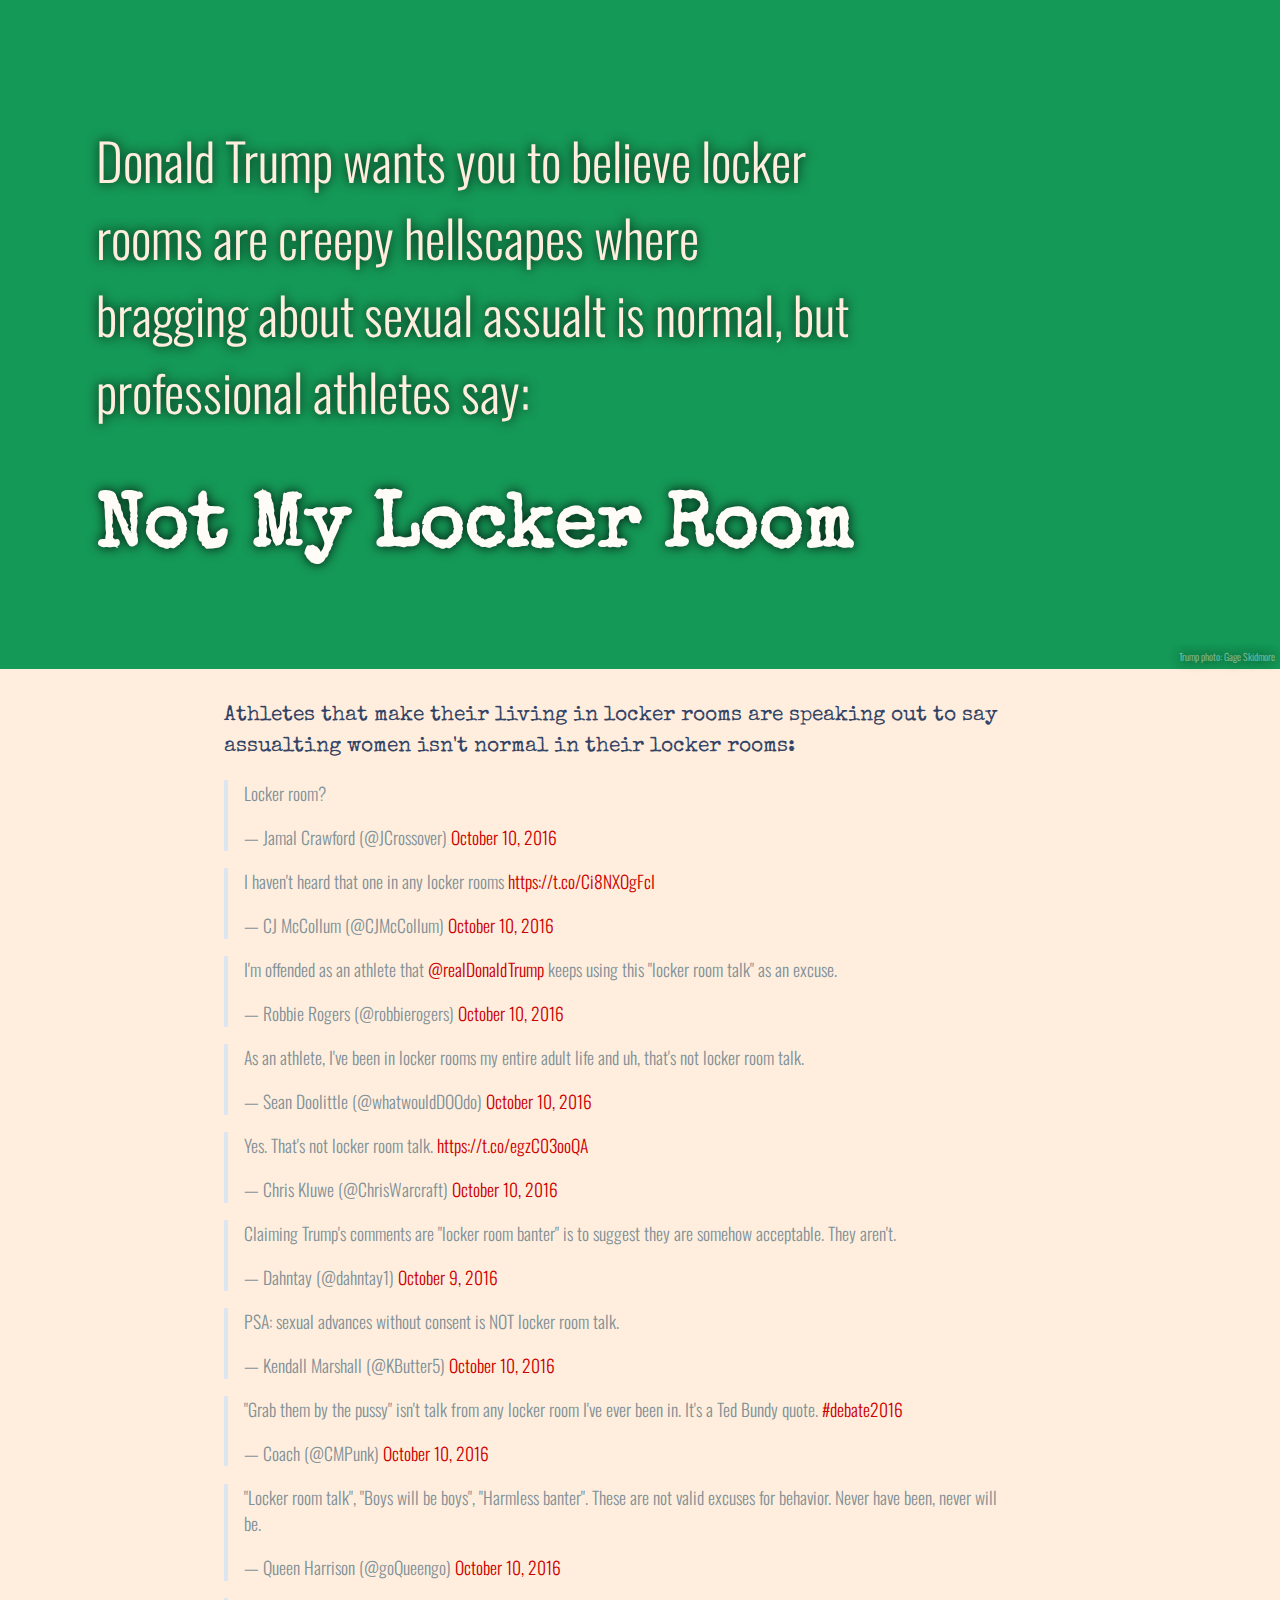
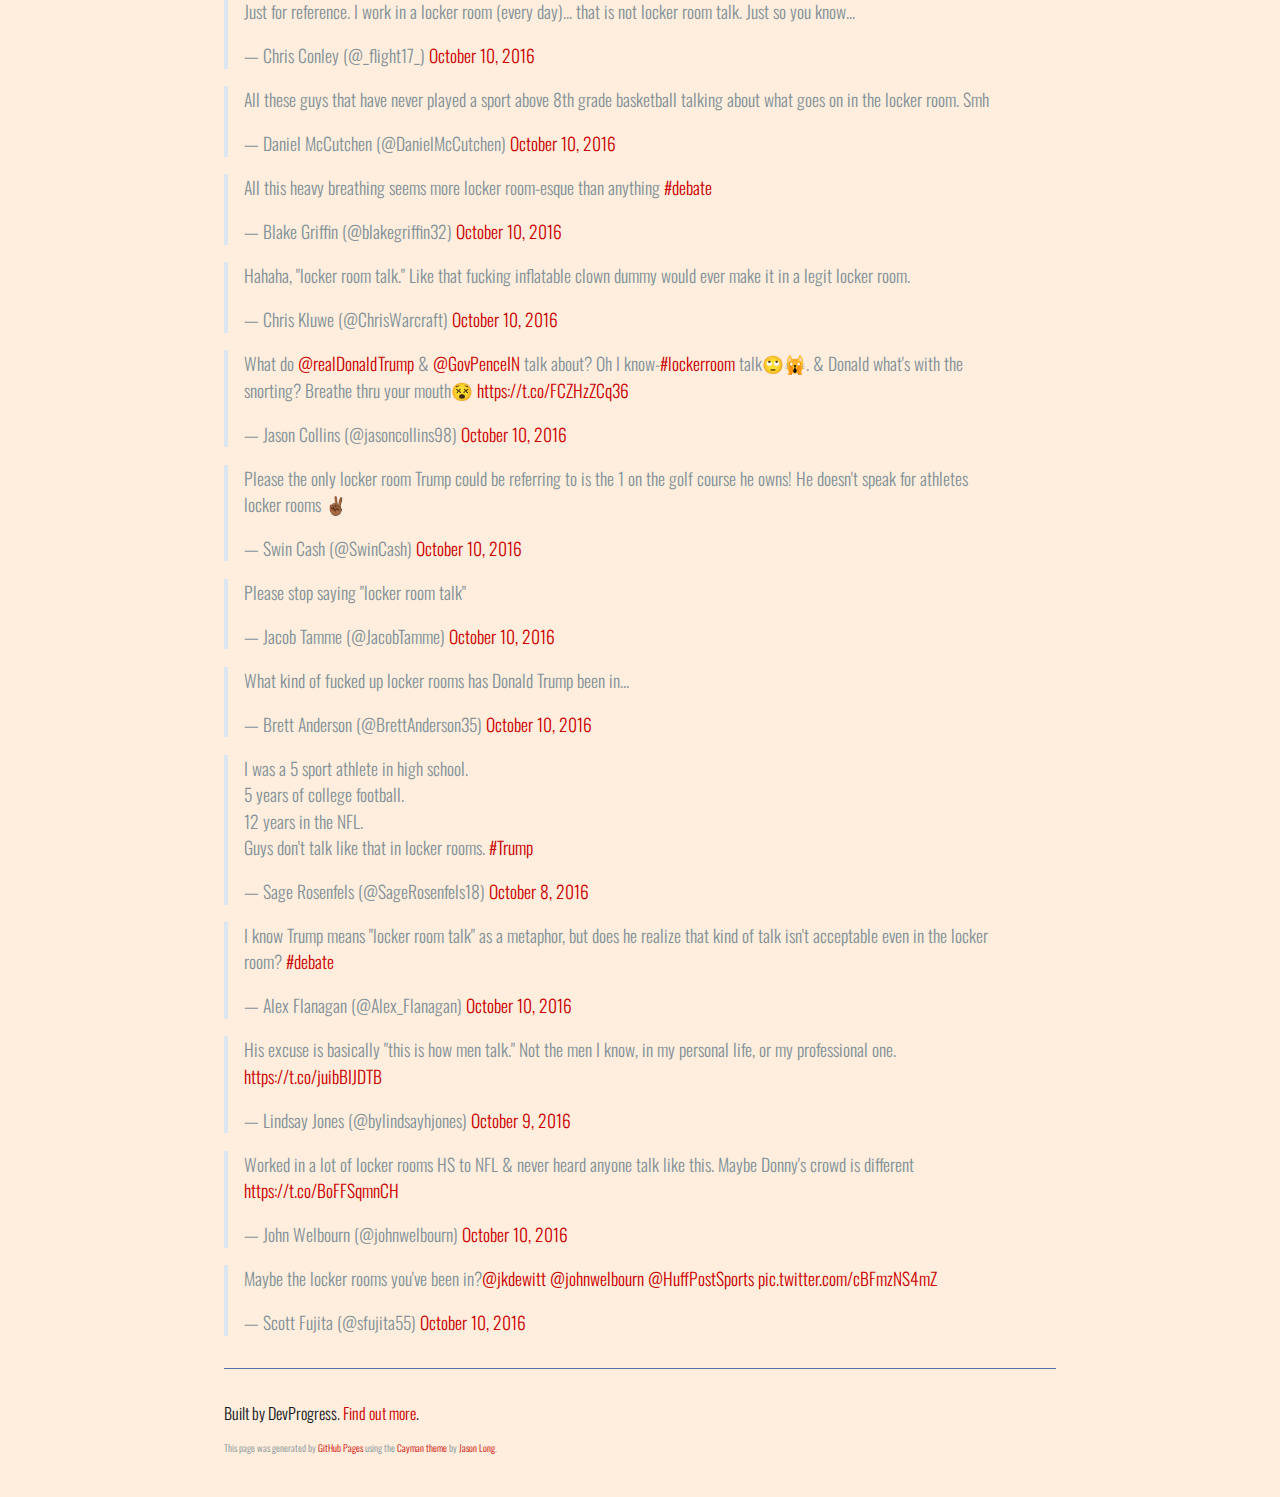
==== index.html @ af9fb419 "initial commit of draft site" ====
<!DOCTYPE html>
<html lang="en-us">
  <head>
    <meta charset="UTF-8">
    <title>Not My Locker Room</title>
    <meta name="viewport" content="width=device-width, initial-scale=1">
    <meta name="theme-color" content="#157878">
    <link rel="stylesheet" href="css/normalize.css">
    <link href="https://fonts.googleapis.com/css?family=Oswald:300,700|Special+Elite" rel="stylesheet">
    <link rel="stylesheet" href="css/style.css">
  </head>
  <body>
    <section class="page-header">
      <h2 class="project-tagline">Donald Trump wants you to believe locker rooms are creepy hellscapes where bragging about sexual assualt is normal, but professional athletes&nbsp;say:</h2>
      <h1 class="project-name">Not My Locker Room</h1>
      <span class="photo-credit">Trump photo: Gage Skidmore</span>
    </section>

    <section class="main-content">
      <h3>Athletes that make their living in locker rooms are speaking out to say assualting women isn't normal in their locker rooms:</h3>


      <!-- ATHLETE FEED -->
      
      
      <blockquote class="twitter-tweet" data-lang="en"><p lang="en" dir="ltr">Locker room?</p>&mdash; Jamal Crawford (@JCrossover) <a href="https://twitter.com/JCrossover/status/785289607411802113">October 10, 2016</a></blockquote> <script async src="//platform.twitter.com/widgets.js" charset="utf-8"></script>

      <blockquote class="twitter-tweet" data-lang="en"><p lang="en" dir="ltr">I haven&#39;t heard that one in any locker rooms <a href="https://t.co/Ci8NXOgFcI">https://t.co/Ci8NXOgFcI</a></p>&mdash; CJ McCollum (@CJMcCollum) <a href="https://twitter.com/CJMcCollum/status/785290999610257408">October 10, 2016</a></blockquote> <script async src="//platform.twitter.com/widgets.js" charset="utf-8"></script>
      
      <blockquote class="twitter-tweet" data-lang="en"><p lang="en" dir="ltr">I&#39;m offended as an athlete that <a href="https://twitter.com/realDonaldTrump">@realDonaldTrump</a> keeps using this &quot;locker room talk&quot; as an excuse.</p>&mdash; Robbie Rogers (@robbierogers) <a href="https://twitter.com/robbierogers/status/785288945160421376">October 10, 2016</a></blockquote> <script async src="//platform.twitter.com/widgets.js" charset="utf-8"></script>
      
      <blockquote class="twitter-tweet" data-lang="en"><p lang="en" dir="ltr">As an athlete, I&#39;ve been in locker rooms my entire adult life and uh, that&#39;s not locker room talk.</p>&mdash; Sean Doolittle (@whatwouldDOOdo) <a href="https://twitter.com/whatwouldDOOdo/status/785325487061028864">October 10, 2016</a></blockquote> <script async src="//platform.twitter.com/widgets.js" charset="utf-8"></script>
      
      <blockquote class="twitter-tweet" data-lang="en"><p lang="en" dir="ltr">Yes. That&#39;s not locker room talk. <a href="https://t.co/egzC03ooQA">https://t.co/egzC03ooQA</a></p>&mdash; Chris Kluwe (@ChrisWarcraft) <a href="https://twitter.com/ChrisWarcraft/status/785288617555931136">October 10, 2016</a></blockquote> <script async src="//platform.twitter.com/widgets.js" charset="utf-8"></script>
      
      <blockquote class="twitter-tweet" data-lang="en"><p lang="en" dir="ltr">Claiming Trump&#39;s comments are &quot;locker room banter&quot; is to suggest they are somehow acceptable. They aren&#39;t.</p>&mdash; Dahntay (@dahntay1) <a href="https://twitter.com/dahntay1/status/785141663480025088">October 9, 2016</a></blockquote> <script async src="//platform.twitter.com/widgets.js" charset="utf-8"></script>
      
      <blockquote class="twitter-tweet" data-lang="en"><p lang="en" dir="ltr">PSA: sexual advances without consent is NOT locker room talk.</p>&mdash; Kendall Marshall (@KButter5) <a href="https://twitter.com/KButter5/status/785294936421773312">October 10, 2016</a></blockquote> <script async src="//platform.twitter.com/widgets.js" charset="utf-8"></script>
      
      <blockquote class="twitter-tweet" data-lang="en"><p lang="en" dir="ltr">&quot;Grab them by the pussy&quot; isn&#39;t talk from any locker room I&#39;ve ever been in. It&#39;s a Ted Bundy quote. <a href="https://twitter.com/hashtag/debate2016?src=hash">#debate2016</a></p>&mdash; Coach (@CMPunk) <a href="https://twitter.com/CMPunk/status/785294067580084225">October 10, 2016</a></blockquote> <script async src="//platform.twitter.com/widgets.js" charset="utf-8"></script>
      
      <blockquote class="twitter-tweet" data-lang="en"><p lang="en" dir="ltr">&quot;Locker room talk&quot;, &quot;Boys will be boys&quot;, &quot;Harmless banter&quot;. These are not valid excuses for behavior. Never have been, never will be.</p>&mdash; Queen Harrison (@goQueengo) <a href="https://twitter.com/goQueengo/status/785363044654211073">October 10, 2016</a></blockquote> <script async src="//platform.twitter.com/widgets.js" charset="utf-8"></script>
      
      <blockquote class="twitter-tweet" data-lang="en"><p lang="en" dir="ltr">Just for reference. I work in a locker room (every day)... that is not locker room talk. Just so you know...</p>&mdash; Chris Conley (@_flight17_) <a href="https://twitter.com/_flight17_/status/785290574752395264">October 10, 2016</a></blockquote> <script async src="//platform.twitter.com/widgets.js" charset="utf-8"></script>
      
      <blockquote class="twitter-tweet" data-lang="en"><p lang="en" dir="ltr">All these guys that have never played a sport above 8th grade basketball talking about what goes on in the locker room. Smh</p>&mdash; Daniel McCutchen (@DanielMcCutchen) <a href="https://twitter.com/DanielMcCutchen/status/785308798801981440">October 10, 2016</a></blockquote> <script async src="//platform.twitter.com/widgets.js" charset="utf-8"></script>
      
      <blockquote class="twitter-tweet" data-lang="en"><p lang="en" dir="ltr">All this heavy breathing seems more locker room-esque than anything <a href="https://twitter.com/hashtag/debate?src=hash">#debate</a></p>&mdash; Blake Griffin (@blakegriffin32) <a href="https://twitter.com/blakegriffin32/status/785290365888638976">October 10, 2016</a></blockquote> <script async src="//platform.twitter.com/widgets.js" charset="utf-8"></script>
      
      <blockquote class="twitter-tweet" data-lang="en"><p lang="en" dir="ltr">Hahaha, &quot;locker room talk.&quot; Like that fucking inflatable clown dummy would ever make it in a legit locker room.</p>&mdash; Chris Kluwe (@ChrisWarcraft) <a href="https://twitter.com/ChrisWarcraft/status/785286554323255296">October 10, 2016</a></blockquote> <script async src="//platform.twitter.com/widgets.js" charset="utf-8"></script>
      
      <blockquote class="twitter-tweet" data-lang="en"><p lang="en" dir="ltr">What do <a href="https://twitter.com/realDonaldTrump">@realDonaldTrump</a> &amp; <a href="https://twitter.com/GovPenceIN">@GovPenceIN</a> talk about? Oh I know-<a href="https://twitter.com/hashtag/lockerroom?src=hash">#lockerroom</a> talk🙄🙀. &amp; Donald what&#39;s with the snorting? Breathe thru your mouth😵 <a href="https://t.co/FCZHzZCq36">https://t.co/FCZHzZCq36</a></p>&mdash; Jason Collins (@jasoncollins98) <a href="https://twitter.com/jasoncollins98/status/785319690973306880">October 10, 2016</a></blockquote> <script async src="//platform.twitter.com/widgets.js" charset="utf-8"></script>
      
      <blockquote class="twitter-tweet" data-lang="en"><p lang="en" dir="ltr">Please the only locker room Trump could be referring to is the 1 on the golf course he owns! He doesn&#39;t speak for athletes locker rooms ✌🏾️</p>&mdash; Swin Cash (@SwinCash) <a href="https://twitter.com/SwinCash/status/785309042948317184">October 10, 2016</a></blockquote> <script async src="//platform.twitter.com/widgets.js" charset="utf-8"></script>
      
      <blockquote class="twitter-tweet" data-lang="en"><p lang="en" dir="ltr">Please stop saying &quot;locker room talk&quot;</p>&mdash; Jacob Tamme (@JacobTamme) <a href="https://twitter.com/JacobTamme/status/785286755243012097">October 10, 2016</a></blockquote> <script async src="//platform.twitter.com/widgets.js" charset="utf-8"></script>
      
      <blockquote class="twitter-tweet" data-lang="en"><p lang="en" dir="ltr">What kind of fucked up locker rooms has Donald Trump been in...</p>&mdash; Brett Anderson (@BrettAnderson35) <a href="https://twitter.com/BrettAnderson35/status/785288326492192769">October 10, 2016</a></blockquote> <script async src="//platform.twitter.com/widgets.js" charset="utf-8"></script>
      
      <blockquote class="twitter-tweet" data-lang="en"><p lang="en" dir="ltr">I was a 5 sport athlete in high school. <br>5 years of college football.<br>12 years in the NFL.<br>Guys don&#39;t talk like that in locker rooms. <a href="https://twitter.com/hashtag/Trump?src=hash">#Trump</a></p>&mdash; Sage Rosenfels (@SageRosenfels18) <a href="https://twitter.com/SageRosenfels18/status/784603529025622020">October 8, 2016</a></blockquote> <script async src="//platform.twitter.com/widgets.js" charset="utf-8"></script>
      
      <blockquote class="twitter-tweet" data-lang="en"><p lang="en" dir="ltr">I know Trump means &quot;locker room talk&quot; as a metaphor, but does he realize that kind of talk isn&#39;t acceptable even in the locker room? <a href="https://twitter.com/hashtag/debate?src=hash">#debate</a></p>&mdash; Alex Flanagan (@Alex_Flanagan) <a href="https://twitter.com/Alex_Flanagan/status/785290759616417792">October 10, 2016</a></blockquote> <script async src="//platform.twitter.com/widgets.js" charset="utf-8"></script>
      
      <blockquote class="twitter-tweet" data-lang="en"><p lang="en" dir="ltr">His excuse is basically &quot;this is how men talk.&quot; Not the men I know, in my personal life, or my professional one. <a href="https://t.co/juibBIJDTB">https://t.co/juibBIJDTB</a></p>&mdash; Lindsay Jones (@bylindsayhjones) <a href="https://twitter.com/bylindsayhjones/status/785113607465865216">October 9, 2016</a></blockquote> <script async src="//platform.twitter.com/widgets.js" charset="utf-8"></script>
      
      <blockquote class="twitter-tweet" data-lang="en"><p lang="en" dir="ltr">Worked in a lot of locker rooms HS to NFL &amp; never heard anyone talk like this. Maybe Donny&#39;s crowd is different <a href="https://t.co/BoFFSqmnCH">https://t.co/BoFFSqmnCH</a></p>&mdash; John Welbourn (@johnwelbourn) <a href="https://twitter.com/johnwelbourn/status/785510247678914560">October 10, 2016</a></blockquote> <script async src="//platform.twitter.com/widgets.js" charset="utf-8"></script>
      
      <blockquote class="twitter-tweet" data-lang="en"><p lang="en" dir="ltr">Maybe the locker rooms you&#39;ve been in?<a href="https://twitter.com/jkdewitt">@jkdewitt</a> <a href="https://twitter.com/johnwelbourn">@johnwelbourn</a> <a href="https://twitter.com/HuffPostSports">@HuffPostSports</a> <a href="https://t.co/cBFmzNS4mZ">pic.twitter.com/cBFmzNS4mZ</a></p>&mdash; Scott Fujita (@sfujita55) <a href="https://twitter.com/sfujita55/status/785516915435315200">October 10, 2016</a></blockquote> <script async src="//platform.twitter.com/widgets.js" charset="utf-8"></script>
      
      
      
      <!-- FOOTER -->
      
      <footer class="site-footer">
      
         <p>Built by DevProgress. <a href="https://devprogress.us/">Find out more</a>.</p>
         <p class="site-footer-credits">This page was generated by <a href="https://pages.github.com">GitHub Pages</a> using the <a href="https://github.com/jasonlong/cayman-theme">Cayman theme</a> by <a href="https://twitter.com/jasonlong">Jason Long</a>.</p>


      </footer>

    </section>

    <!-- Scripts -->
    <script id="twitter-wjs" type="text/javascript" async defer src="//platform.twitter.com/widgets.js"></script>

  </body>
</html>
---- css/style.css ----
* {
  box-sizing: border-box; }

body {
  padding: 0;
  margin: 0;
  font-family: "Oswald", sans-serif;
  font-size: 16px;
  line-height: 1.5;
  color: #111722;
  font-weight: 300;
  background-color: #fed; }

h1, h2, h3 {
  font-family: "Special Elite", Courier, sans-serif; }

a {
  color: #c00;
  text-decoration: none; }
  a:hover {
    text-decoration: underline; }

.btn {
  display: inline-block;
  margin-bottom: 1rem;
  color: rgba(255, 255, 255, 0.7);
  background-color: rgba(255, 255, 255, 0.08);
  border-color: rgba(255, 255, 255, 0.2);
  border-style: solid;
  border-width: 1px;
  border-radius: 0.3rem;
  transition: color 0.2s, background-color 0.2s, border-color 0.2s; }
  .btn:hover {
    color: rgba(255, 255, 255, 0.8);
    text-decoration: none;
    background-color: rgba(255, 255, 255, 0.2);
    border-color: rgba(255, 255, 255, 0.3); }
  .btn + .btn {
    margin-left: 1rem; }
  @media screen and (min-width: 64em) {
    .btn {
      padding: 0.75rem 1rem; } }
  @media screen and (min-width: 42em) and (max-width: 64em) {
    .btn {
      padding: 0.6rem 0.9rem;
      font-size: 0.9rem; } }
  @media screen and (max-width: 42em) {
    .btn {
      display: block;
      width: 100%;
      padding: 0.75rem;
      font-size: 0.9rem; }
      .btn + .btn {
        margin-top: 1rem;
        margin-left: 0; } }

.page-header {
  color: #fed;
  text-align: left;
  position: relative;
  background-color: #159957;
  background: #159957 url(../img/trumplocker_v1.jpg) no-repeat 80% 50%/cover;
  min-height: 50vw;
  text-shadow: rgba(0, 0, 0, 0.9) 0 0 12px; }
  @media screen and (min-width: 64em) {
    .page-header {
      padding: 5rem 6rem; } }
  @media screen and (min-width: 42em) and (max-width: 64em) {
    .page-header {
      padding: 3rem 4rem; } }
  @media screen and (max-width: 42em) {
    .page-header {
      padding: 2rem 1rem; } }

.project-name {
  margin-top: 0;
  margin-bottom: 0.1rem;
  color: #fffbf7; }
  @media screen and (min-width: 64em) {
    .project-name {
      font-size: 6vw; } }
  @media screen and (min-width: 42em) and (max-width: 64em) {
    .project-name {
      font-size: 6vw; } }
  @media screen and (max-width: 42em) {
    .project-name {
      font-size: 9vw; } }

.project-tagline {
  font-weight: 300;
  font-family: "Oswald", sans-serif;
  color: #fed;
  width: 70%; }
  @media screen and (min-width: 64em) {
    .project-tagline {
      font-size: 4vw; } }
  @media screen and (min-width: 42em) and (max-width: 64em) {
    .project-tagline {
      font-size: 4vw; } }
  @media screen and (max-width: 42em) {
    .project-tagline {
      font-size: 4.8vw;
      width: 60%; } }

.photo-credit {
  position: absolute;
  bottom: 5px;
  right: 5px;
  font-size: 10px;
  color: rgba(255, 255, 255, 0.5); }

.main-content {
  word-wrap: break-word; }
  .main-content :first-child {
    margin-top: 0; }
  @media screen and (min-width: 64em) {
    .main-content {
      max-width: 64rem;
      padding: 2rem 6rem;
      margin: 0 auto;
      font-size: 1.1rem; } }
  @media screen and (min-width: 42em) and (max-width: 64em) {
    .main-content {
      padding: 2rem 4rem;
      font-size: 1.1rem; } }
  @media screen and (max-width: 42em) {
    .main-content {
      padding: 2rem 1rem;
      font-size: 1rem; } }
  .main-content img {
    max-width: 100%; }
  .main-content h1,
  .main-content h2,
  .main-content h3,
  .main-content h4,
  .main-content h5,
  .main-content h6 {
    margin-top: 2rem;
    margin-bottom: 1rem;
    font-weight: normal;
    color: #346; }
  .main-content p {
    margin-bottom: 1em; }
  .main-content code {
    padding: 2px 4px;
    font-family: Consolas, "Liberation Mono", Menlo, Courier, monospace;
    font-size: 0.9rem;
    color: #567482;
    background-color: #f3f6fa;
    border-radius: 0.3rem; }
  .main-content pre {
    padding: 0.8rem;
    margin-top: 0;
    margin-bottom: 1rem;
    font: 1rem Consolas, "Liberation Mono", Menlo, Courier, monospace;
    color: #567482;
    word-wrap: normal;
    background-color: #f3f6fa;
    border: solid 1px #dce6f0;
    border-radius: 0.3rem; }
    .main-content pre > code {
      padding: 0;
      margin: 0;
      font-size: 0.9rem;
      color: #567482;
      word-break: normal;
      white-space: pre;
      background: transparent;
      border: 0; }
  .main-content .highlight {
    margin-bottom: 1rem; }
    .main-content .highlight pre {
      margin-bottom: 0;
      word-break: normal; }
  .main-content .highlight pre,
  .main-content pre {
    padding: 0.8rem;
    overflow: auto;
    font-size: 0.9rem;
    line-height: 1.45;
    border-radius: 0.3rem;
    -webkit-overflow-scrolling: touch; }
  .main-content pre code,
  .main-content pre tt {
    display: inline;
    max-width: initial;
    padding: 0;
    margin: 0;
    overflow: initial;
    line-height: inherit;
    word-wrap: normal;
    background-color: transparent;
    border: 0; }
    .main-content pre code:before, .main-content pre code:after,
    .main-content pre tt:before,
    .main-content pre tt:after {
      content: normal; }
  .main-content ul,
  .main-content ol {
    margin-top: 0; }
  .main-content blockquote {
    padding: 0 1rem;
    margin-left: 0;
    color: #819198;
    border-left: 0.3rem solid #dce6f0; }
    .main-content blockquote > :first-child {
      margin-top: 0; }
    .main-content blockquote > :last-child {
      margin-bottom: 0; }
  .main-content table {
    display: block;
    width: 100%;
    overflow: auto;
    word-break: normal;
    word-break: keep-all;
    -webkit-overflow-scrolling: touch; }
    .main-content table th {
      font-weight: bold; }
    .main-content table th,
    .main-content table td {
      padding: 0.5rem 1rem;
      border: 1px solid #e9ebec; }
  .main-content dl {
    padding: 0; }
    .main-content dl dt {
      padding: 0;
      margin-top: 1rem;
      font-size: 1rem;
      font-weight: bold; }
    .main-content dl dd {
      padding: 0;
      margin-bottom: 1rem; }
  .main-content hr {
    height: 2px;
    padding: 0;
    margin: 1rem 0;
    background-color: #5571aa;
    border: 0; }

.site-footer {
  padding-top: 2rem;
  margin-top: 2rem;
  border-top: solid 1px #5571aa; }
  @media screen and (min-width: 64em) {
    .site-footer {
      font-size: 1rem; } }
  @media screen and (min-width: 42em) and (max-width: 64em) {
    .site-footer {
      font-size: 1rem; } }
  @media screen and (max-width: 42em) {
    .site-footer {
      font-size: 0.9rem; } }

.site-footer-owner {
  display: block;
  font-weight: bold; }

.site-footer-credits {
  color: #819198;
  font-size: .6rem; }
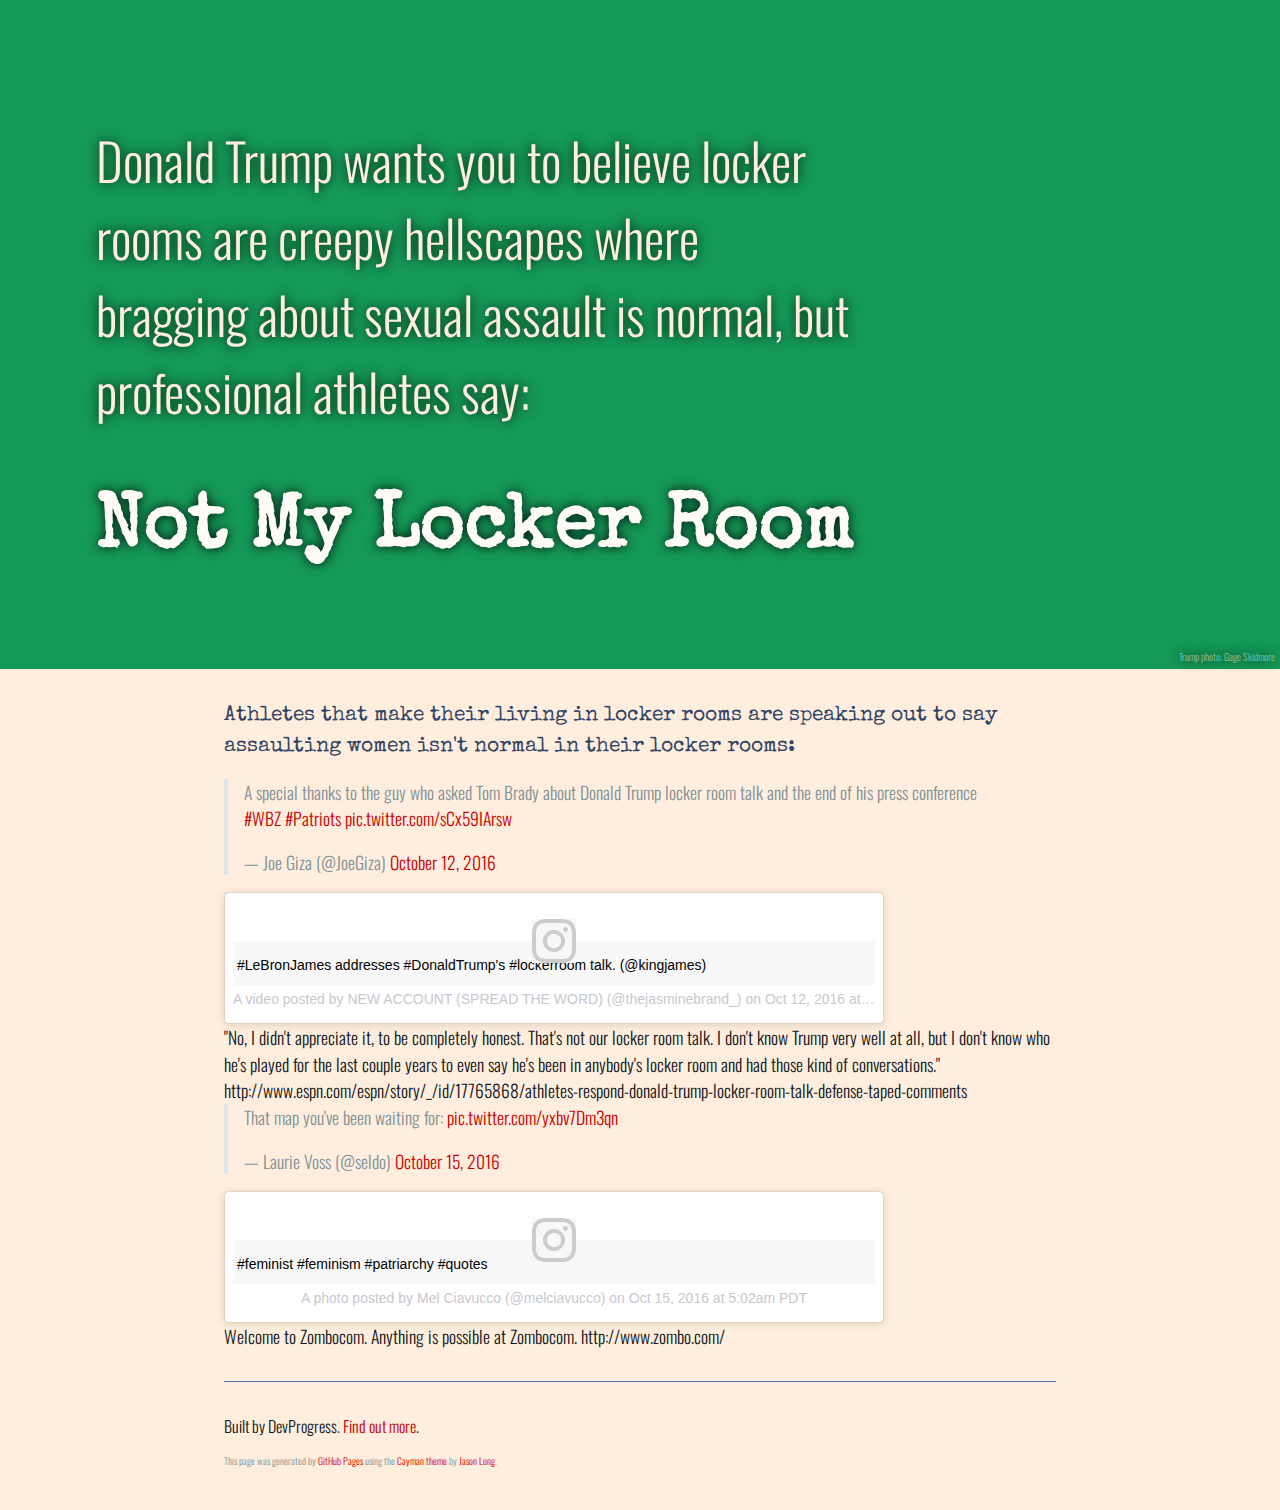
==== commit 71ee919b: "Make generate_homepage_from_content generic." ====
--- a/index.html
+++ b/index.html
@@ -11,68 +11,42 @@
   </head>
   <body>
     <section class="page-header">
-      <h2 class="project-tagline">Donald Trump wants you to believe locker rooms are creepy hellscapes where bragging about sexual assualt is normal, but professional athletes&nbsp;say:</h2>
+      <h2 class="project-tagline">Donald Trump wants you to believe locker rooms are creepy hellscapes where bragging about sexual assault is normal, but professional athletes say:</h2>
       <h1 class="project-name">Not My Locker Room</h1>
       <span class="photo-credit">Trump photo: Gage Skidmore</span>
     </section>
 
     <section class="main-content">
-      <h3>Athletes that make their living in locker rooms are speaking out to say assualting women isn't normal in their locker rooms:</h3>
+      <h3>Athletes that make their living in locker rooms are speaking out to say assaulting women isn't normal in their locker rooms:</h3>
 
 
       <!-- ATHLETE FEED -->
-      
-      
-      <blockquote class="twitter-tweet" data-lang="en"><p lang="en" dir="ltr">Locker room?</p>&mdash; Jamal Crawford (@JCrossover) <a href="https://twitter.com/JCrossover/status/785289607411802113">October 10, 2016</a></blockquote> <script async src="//platform.twitter.com/widgets.js" charset="utf-8"></script>
 
-      <blockquote class="twitter-tweet" data-lang="en"><p lang="en" dir="ltr">I haven&#39;t heard that one in any locker rooms <a href="https://t.co/Ci8NXOgFcI">https://t.co/Ci8NXOgFcI</a></p>&mdash; CJ McCollum (@CJMcCollum) <a href="https://twitter.com/CJMcCollum/status/785290999610257408">October 10, 2016</a></blockquote> <script async src="//platform.twitter.com/widgets.js" charset="utf-8"></script>
-      
-      <blockquote class="twitter-tweet" data-lang="en"><p lang="en" dir="ltr">I&#39;m offended as an athlete that <a href="https://twitter.com/realDonaldTrump">@realDonaldTrump</a> keeps using this &quot;locker room talk&quot; as an excuse.</p>&mdash; Robbie Rogers (@robbierogers) <a href="https://twitter.com/robbierogers/status/785288945160421376">October 10, 2016</a></blockquote> <script async src="//platform.twitter.com/widgets.js" charset="utf-8"></script>
-      
-      <blockquote class="twitter-tweet" data-lang="en"><p lang="en" dir="ltr">As an athlete, I&#39;ve been in locker rooms my entire adult life and uh, that&#39;s not locker room talk.</p>&mdash; Sean Doolittle (@whatwouldDOOdo) <a href="https://twitter.com/whatwouldDOOdo/status/785325487061028864">October 10, 2016</a></blockquote> <script async src="//platform.twitter.com/widgets.js" charset="utf-8"></script>
-      
-      <blockquote class="twitter-tweet" data-lang="en"><p lang="en" dir="ltr">Yes. That&#39;s not locker room talk. <a href="https://t.co/egzC03ooQA">https://t.co/egzC03ooQA</a></p>&mdash; Chris Kluwe (@ChrisWarcraft) <a href="https://twitter.com/ChrisWarcraft/status/785288617555931136">October 10, 2016</a></blockquote> <script async src="//platform.twitter.com/widgets.js" charset="utf-8"></script>
-      
-      <blockquote class="twitter-tweet" data-lang="en"><p lang="en" dir="ltr">Claiming Trump&#39;s comments are &quot;locker room banter&quot; is to suggest they are somehow acceptable. They aren&#39;t.</p>&mdash; Dahntay (@dahntay1) <a href="https://twitter.com/dahntay1/status/785141663480025088">October 9, 2016</a></blockquote> <script async src="//platform.twitter.com/widgets.js" charset="utf-8"></script>
-      
-      <blockquote class="twitter-tweet" data-lang="en"><p lang="en" dir="ltr">PSA: sexual advances without consent is NOT locker room talk.</p>&mdash; Kendall Marshall (@KButter5) <a href="https://twitter.com/KButter5/status/785294936421773312">October 10, 2016</a></blockquote> <script async src="//platform.twitter.com/widgets.js" charset="utf-8"></script>
-      
-      <blockquote class="twitter-tweet" data-lang="en"><p lang="en" dir="ltr">&quot;Grab them by the pussy&quot; isn&#39;t talk from any locker room I&#39;ve ever been in. It&#39;s a Ted Bundy quote. <a href="https://twitter.com/hashtag/debate2016?src=hash">#debate2016</a></p>&mdash; Coach (@CMPunk) <a href="https://twitter.com/CMPunk/status/785294067580084225">October 10, 2016</a></blockquote> <script async src="//platform.twitter.com/widgets.js" charset="utf-8"></script>
-      
-      <blockquote class="twitter-tweet" data-lang="en"><p lang="en" dir="ltr">&quot;Locker room talk&quot;, &quot;Boys will be boys&quot;, &quot;Harmless banter&quot;. These are not valid excuses for behavior. Never have been, never will be.</p>&mdash; Queen Harrison (@goQueengo) <a href="https://twitter.com/goQueengo/status/785363044654211073">October 10, 2016</a></blockquote> <script async src="//platform.twitter.com/widgets.js" charset="utf-8"></script>
-      
-      <blockquote class="twitter-tweet" data-lang="en"><p lang="en" dir="ltr">Just for reference. I work in a locker room (every day)... that is not locker room talk. Just so you know...</p>&mdash; Chris Conley (@_flight17_) <a href="https://twitter.com/_flight17_/status/785290574752395264">October 10, 2016</a></blockquote> <script async src="//platform.twitter.com/widgets.js" charset="utf-8"></script>
-      
-      <blockquote class="twitter-tweet" data-lang="en"><p lang="en" dir="ltr">All these guys that have never played a sport above 8th grade basketball talking about what goes on in the locker room. Smh</p>&mdash; Daniel McCutchen (@DanielMcCutchen) <a href="https://twitter.com/DanielMcCutchen/status/785308798801981440">October 10, 2016</a></blockquote> <script async src="//platform.twitter.com/widgets.js" charset="utf-8"></script>
-      
-      <blockquote class="twitter-tweet" data-lang="en"><p lang="en" dir="ltr">All this heavy breathing seems more locker room-esque than anything <a href="https://twitter.com/hashtag/debate?src=hash">#debate</a></p>&mdash; Blake Griffin (@blakegriffin32) <a href="https://twitter.com/blakegriffin32/status/785290365888638976">October 10, 2016</a></blockquote> <script async src="//platform.twitter.com/widgets.js" charset="utf-8"></script>
-      
-      <blockquote class="twitter-tweet" data-lang="en"><p lang="en" dir="ltr">Hahaha, &quot;locker room talk.&quot; Like that fucking inflatable clown dummy would ever make it in a legit locker room.</p>&mdash; Chris Kluwe (@ChrisWarcraft) <a href="https://twitter.com/ChrisWarcraft/status/785286554323255296">October 10, 2016</a></blockquote> <script async src="//platform.twitter.com/widgets.js" charset="utf-8"></script>
-      
-      <blockquote class="twitter-tweet" data-lang="en"><p lang="en" dir="ltr">What do <a href="https://twitter.com/realDonaldTrump">@realDonaldTrump</a> &amp; <a href="https://twitter.com/GovPenceIN">@GovPenceIN</a> talk about? Oh I know-<a href="https://twitter.com/hashtag/lockerroom?src=hash">#lockerroom</a> talk🙄🙀. &amp; Donald what&#39;s with the snorting? Breathe thru your mouth😵 <a href="https://t.co/FCZHzZCq36">https://t.co/FCZHzZCq36</a></p>&mdash; Jason Collins (@jasoncollins98) <a href="https://twitter.com/jasoncollins98/status/785319690973306880">October 10, 2016</a></blockquote> <script async src="//platform.twitter.com/widgets.js" charset="utf-8"></script>
-      
-      <blockquote class="twitter-tweet" data-lang="en"><p lang="en" dir="ltr">Please the only locker room Trump could be referring to is the 1 on the golf course he owns! He doesn&#39;t speak for athletes locker rooms ✌🏾️</p>&mdash; Swin Cash (@SwinCash) <a href="https://twitter.com/SwinCash/status/785309042948317184">October 10, 2016</a></blockquote> <script async src="//platform.twitter.com/widgets.js" charset="utf-8"></script>
-      
-      <blockquote class="twitter-tweet" data-lang="en"><p lang="en" dir="ltr">Please stop saying &quot;locker room talk&quot;</p>&mdash; Jacob Tamme (@JacobTamme) <a href="https://twitter.com/JacobTamme/status/785286755243012097">October 10, 2016</a></blockquote> <script async src="//platform.twitter.com/widgets.js" charset="utf-8"></script>
-      
-      <blockquote class="twitter-tweet" data-lang="en"><p lang="en" dir="ltr">What kind of fucked up locker rooms has Donald Trump been in...</p>&mdash; Brett Anderson (@BrettAnderson35) <a href="https://twitter.com/BrettAnderson35/status/785288326492192769">October 10, 2016</a></blockquote> <script async src="//platform.twitter.com/widgets.js" charset="utf-8"></script>
-      
-      <blockquote class="twitter-tweet" data-lang="en"><p lang="en" dir="ltr">I was a 5 sport athlete in high school. <br>5 years of college football.<br>12 years in the NFL.<br>Guys don&#39;t talk like that in locker rooms. <a href="https://twitter.com/hashtag/Trump?src=hash">#Trump</a></p>&mdash; Sage Rosenfels (@SageRosenfels18) <a href="https://twitter.com/SageRosenfels18/status/784603529025622020">October 8, 2016</a></blockquote> <script async src="//platform.twitter.com/widgets.js" charset="utf-8"></script>
-      
-      <blockquote class="twitter-tweet" data-lang="en"><p lang="en" dir="ltr">I know Trump means &quot;locker room talk&quot; as a metaphor, but does he realize that kind of talk isn&#39;t acceptable even in the locker room? <a href="https://twitter.com/hashtag/debate?src=hash">#debate</a></p>&mdash; Alex Flanagan (@Alex_Flanagan) <a href="https://twitter.com/Alex_Flanagan/status/785290759616417792">October 10, 2016</a></blockquote> <script async src="//platform.twitter.com/widgets.js" charset="utf-8"></script>
-      
-      <blockquote class="twitter-tweet" data-lang="en"><p lang="en" dir="ltr">His excuse is basically &quot;this is how men talk.&quot; Not the men I know, in my personal life, or my professional one. <a href="https://t.co/juibBIJDTB">https://t.co/juibBIJDTB</a></p>&mdash; Lindsay Jones (@bylindsayhjones) <a href="https://twitter.com/bylindsayhjones/status/785113607465865216">October 9, 2016</a></blockquote> <script async src="//platform.twitter.com/widgets.js" charset="utf-8"></script>
-      
-      <blockquote class="twitter-tweet" data-lang="en"><p lang="en" dir="ltr">Worked in a lot of locker rooms HS to NFL &amp; never heard anyone talk like this. Maybe Donny&#39;s crowd is different <a href="https://t.co/BoFFSqmnCH">https://t.co/BoFFSqmnCH</a></p>&mdash; John Welbourn (@johnwelbourn) <a href="https://twitter.com/johnwelbourn/status/785510247678914560">October 10, 2016</a></blockquote> <script async src="//platform.twitter.com/widgets.js" charset="utf-8"></script>
-      
-      <blockquote class="twitter-tweet" data-lang="en"><p lang="en" dir="ltr">Maybe the locker rooms you&#39;ve been in?<a href="https://twitter.com/jkdewitt">@jkdewitt</a> <a href="https://twitter.com/johnwelbourn">@johnwelbourn</a> <a href="https://twitter.com/HuffPostSports">@HuffPostSports</a> <a href="https://t.co/cBFmzNS4mZ">pic.twitter.com/cBFmzNS4mZ</a></p>&mdash; Scott Fujita (@sfujita55) <a href="https://twitter.com/sfujita55/status/785516915435315200">October 10, 2016</a></blockquote> <script async src="//platform.twitter.com/widgets.js" charset="utf-8"></script>
-      
-      
-      
+
+      <div class="content twitter"><blockquote class="twitter-tweet"><p lang="en" dir="ltr">A special thanks to the guy who asked Tom Brady about Donald Trump locker room talk and the end of his press conference <a href="https://twitter.com/hashtag/WBZ?src=hash">#WBZ</a> <a href="https://twitter.com/hashtag/Patriots?src=hash">#Patriots</a> <a href="https://t.co/sCx59IArsw">pic.twitter.com/sCx59IArsw</a></p>&mdash; Joe Giza (@JoeGiza) <a href="https://twitter.com/JoeGiza/status/786232825817157634">October 12, 2016</a></blockquote>
+<script async src="//platform.twitter.com/widgets.js" charset="utf-8"></script></div>
+
+<div class="content instagram"><blockquote class="instagram-media" data-instgrm-captioned data-instgrm-version="7" style=" background:#FFF; border:0; border-radius:3px; box-shadow:0 0 1px 0 rgba(0,0,0,0.5),0 1px 10px 0 rgba(0,0,0,0.15); margin: 1px; max-width:658px; padding:0; width:99.375%%; width:-webkit-calc(100%% - 2px); width:calc(100%% - 2px);"><div style="padding:8px;"> <div style=" background:#F8F8F8; line-height:0; margin-top:40px; padding:28.1045751634%% 0; text-align:center; width:100%%;"> <div style=" background:url([data-uri]); display:block; height:44px; margin:0 auto -44px; position:relative; top:-22px; width:44px;"></div></div> <p style=" margin:8px 0 0 0; padding:0 4px;"> <a href="https://www.instagram.com/p/BLeVwxih35H/" style=" color:#000; font-family:Arial,sans-serif; font-size:14px; font-style:normal; font-weight:normal; line-height:17px; text-decoration:none; word-wrap:break-word;" target="_blank">#LeBronJames addresses #DonaldTrump&#39;s #lockerroom talk. (@kingjames)</a></p> <p style=" color:#c9c8cd; font-family:Arial,sans-serif; font-size:14px; line-height:17px; margin-bottom:0; margin-top:8px; overflow:hidden; padding:8px 0 7px; text-align:center; text-overflow:ellipsis; white-space:nowrap;">A video posted by NEW ACCOUNT (SPREAD THE WORD) (@thejasminebrand_) on <time style=" font-family:Arial,sans-serif; font-size:14px; line-height:17px;" datetime="2016-10-12T19:08:57+00:00">Oct 12, 2016 at 12:08pm PDT</time></p></div></blockquote>
+<script async defer src="//platform.instagram.com/en_US/embeds.js"></script></div>
+
+<div class="content website"><span class="website-content">"No, I didn't appreciate it, to be completely honest. That's not our locker room talk. I don't know Trump very well at all, but I don't know who he's played for the last couple years to even say he's been in anybody's locker room and had those kind of conversations."</span>
+<span class="website-url">http://www.espn.com/espn/story/_/id/17765868/athletes-respond-donald-trump-locker-room-talk-defense-taped-comments</span></div>
+
+<div class="content twitter"><blockquote class="twitter-tweet"><p lang="en" dir="ltr">That map you&#39;ve been waiting for: <a href="https://t.co/yxbv7Dm3qn">pic.twitter.com/yxbv7Dm3qn</a></p>&mdash; Laurie Voss (@seldo) <a href="https://twitter.com/seldo/status/787105236842270720">October 15, 2016</a></blockquote>
+<script async src="//platform.twitter.com/widgets.js" charset="utf-8"></script></div>
+
+<div class="content instagram"><blockquote class="instagram-media" data-instgrm-captioned data-instgrm-version="7" style=" background:#FFF; border:0; border-radius:3px; box-shadow:0 0 1px 0 rgba(0,0,0,0.5),0 1px 10px 0 rgba(0,0,0,0.15); margin: 1px; max-width:658px; padding:0; width:99.375%%; width:-webkit-calc(100%% - 2px); width:calc(100%% - 2px);"><div style="padding:8px;"> <div style=" background:#F8F8F8; line-height:0; margin-top:40px; padding:54.3518518519%% 0; text-align:center; width:100%%;"> <div style=" background:url([data-uri]); display:block; height:44px; margin:0 auto -44px; position:relative; top:-22px; width:44px;"></div></div> <p style=" margin:8px 0 0 0; padding:0 4px;"> <a href="https://www.instagram.com/p/BLlTXQajBet/" style=" color:#000; font-family:Arial,sans-serif; font-size:14px; font-style:normal; font-weight:normal; line-height:17px; text-decoration:none; word-wrap:break-word;" target="_blank">#feminist #feminism #patriarchy #quotes</a></p> <p style=" color:#c9c8cd; font-family:Arial,sans-serif; font-size:14px; line-height:17px; margin-bottom:0; margin-top:8px; overflow:hidden; padding:8px 0 7px; text-align:center; text-overflow:ellipsis; white-space:nowrap;">A photo posted by Mel Ciavucco (@melciavucco) on <time style=" font-family:Arial,sans-serif; font-size:14px; line-height:17px;" datetime="2016-10-15T12:02:41+00:00">Oct 15, 2016 at 5:02am PDT</time></p></div></blockquote>
+<script async defer src="//platform.instagram.com/en_US/embeds.js"></script></div>
+
+<div class="content website"><span class="website-content">Welcome to Zombocom. Anything is possible at Zombocom.</span>
+<span class="website-url">http://www.zombo.com/</span></div>
+
+
+
       <!-- FOOTER -->
-      
+
       <footer class="site-footer">
-      
+
          <p>Built by DevProgress. <a href="https://devprogress.us/">Find out more</a>.</p>
          <p class="site-footer-credits">This page was generated by <a href="https://pages.github.com">GitHub Pages</a> using the <a href="https://github.com/jasonlong/cayman-theme">Cayman theme</a> by <a href="https://twitter.com/jasonlong">Jason Long</a>.</p>
 
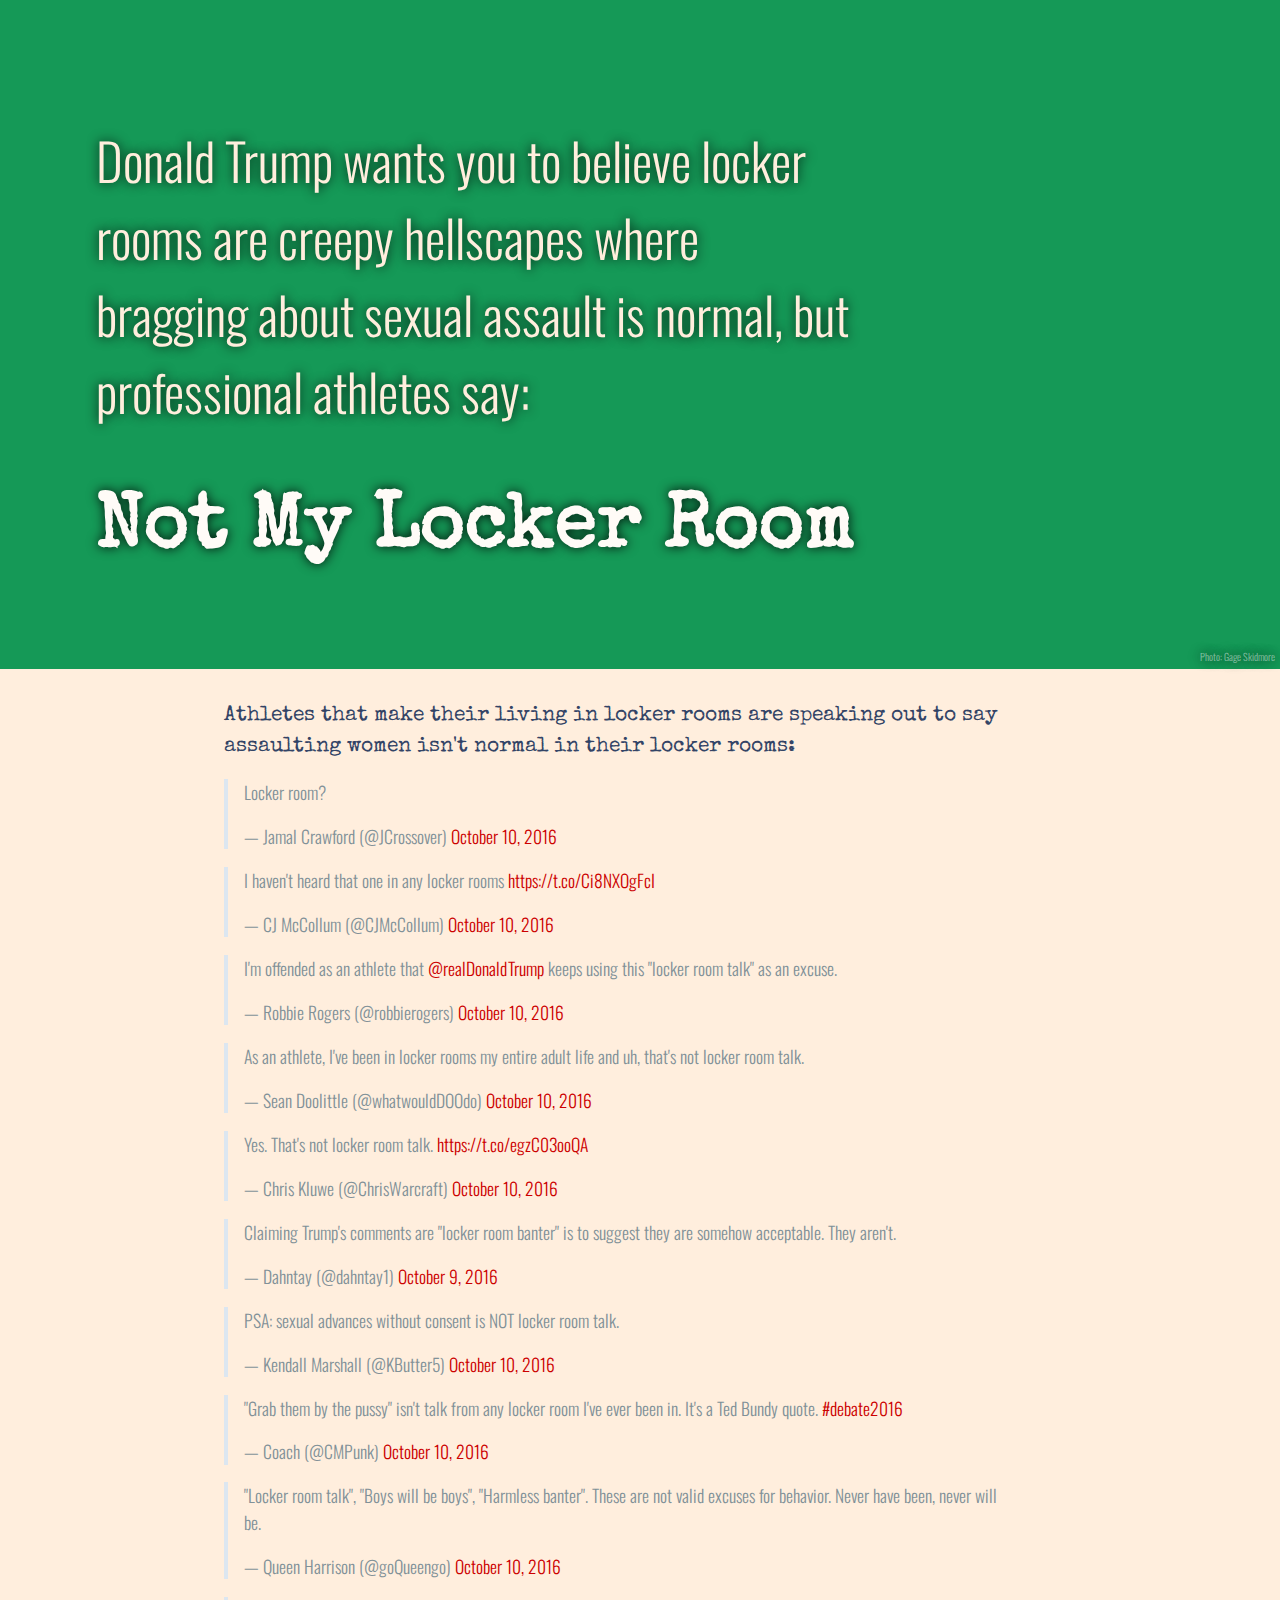
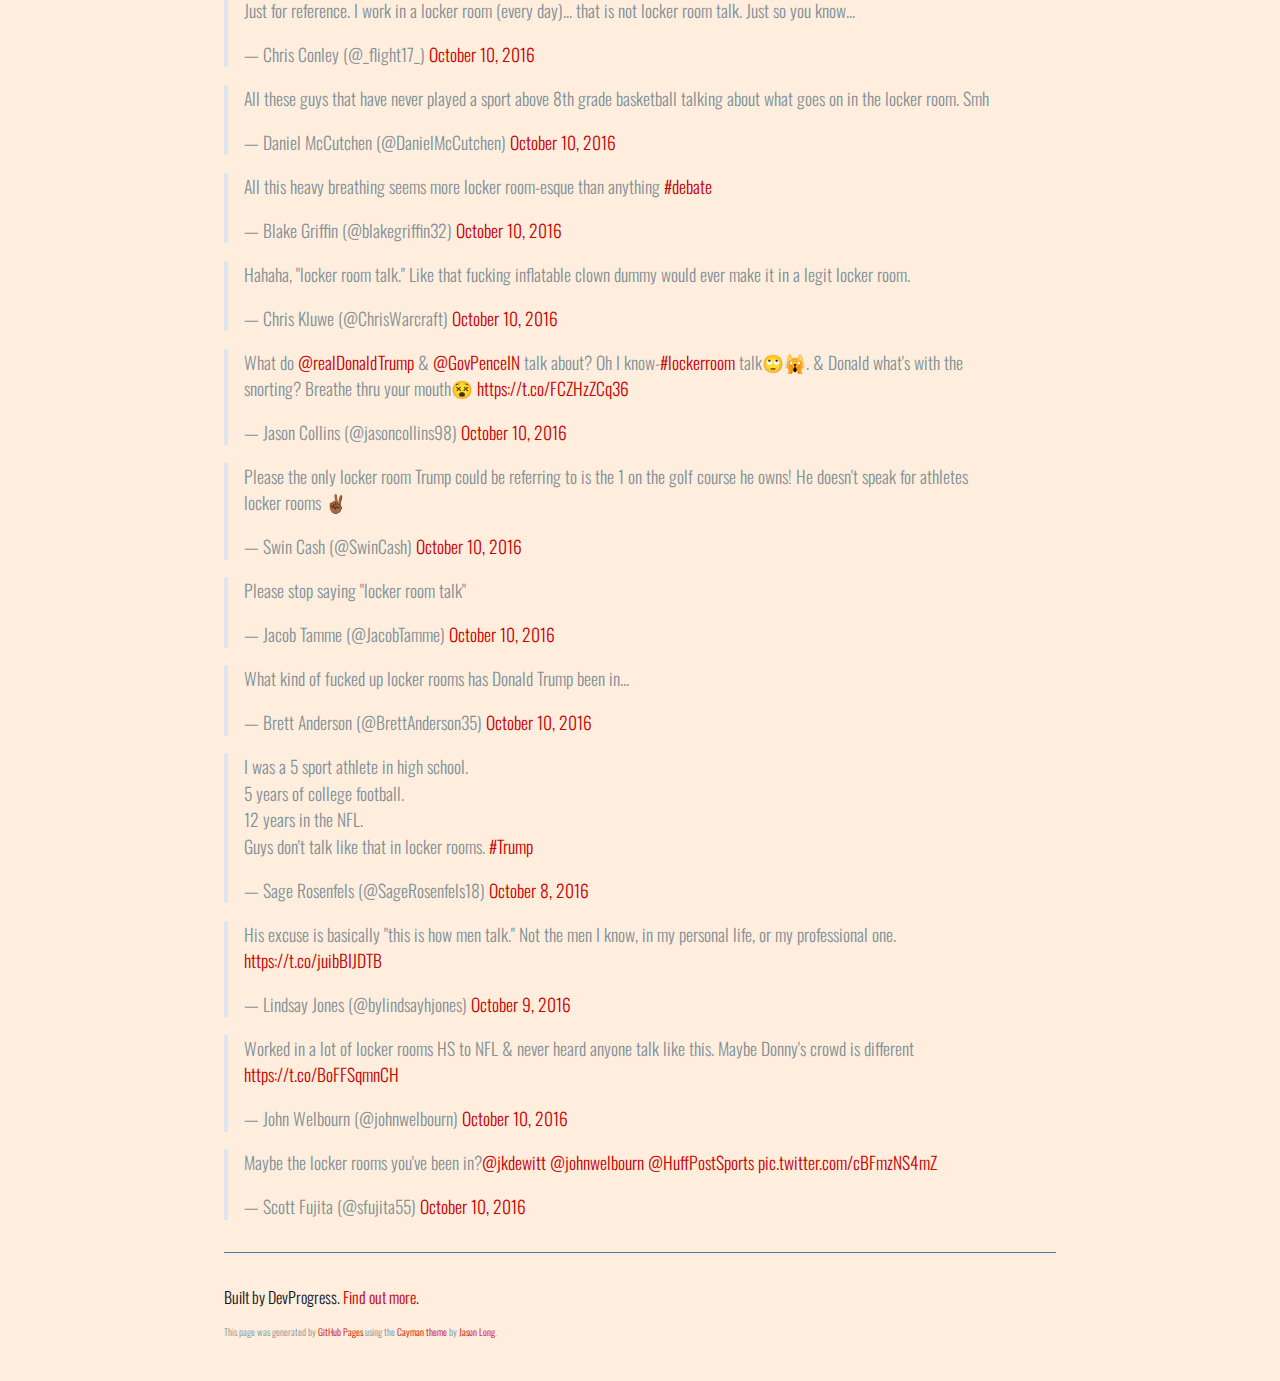
==== commit 35a0a9be: "Explicitly add image to the locker-room content." ====
--- a/index.html
+++ b/index.html
@@ -10,10 +10,10 @@
     <link rel="stylesheet" href="css/style.css">
   </head>
   <body>
-    <section class="page-header">
+    <section class="page-header" style="background-image: url(img/trumplocker_v1.jpg)">
       <h2 class="project-tagline">Donald Trump wants you to believe locker rooms are creepy hellscapes where bragging about sexual assault is normal, but professional athletes say:</h2>
       <h1 class="project-name">Not My Locker Room</h1>
-      <span class="photo-credit">Trump photo: Gage Skidmore</span>
+      <span class="photo-credit">Photo: Gage Skidmore</span>
     </section>
 
     <section class="main-content">
@@ -23,23 +23,68 @@
       <!-- ATHLETE FEED -->
 
 
-      <div class="content twitter"><blockquote class="twitter-tweet"><p lang="en" dir="ltr">A special thanks to the guy who asked Tom Brady about Donald Trump locker room talk and the end of his press conference <a href="https://twitter.com/hashtag/WBZ?src=hash">#WBZ</a> <a href="https://twitter.com/hashtag/Patriots?src=hash">#Patriots</a> <a href="https://t.co/sCx59IArsw">pic.twitter.com/sCx59IArsw</a></p>&mdash; Joe Giza (@JoeGiza) <a href="https://twitter.com/JoeGiza/status/786232825817157634">October 12, 2016</a></blockquote>
+      <div class="content twitter"><blockquote class="twitter-tweet"><p lang="en" dir="ltr">Locker room?</p>&mdash; Jamal Crawford (@JCrossover) <a href="https://twitter.com/JCrossover/status/785289607411802113">October 10, 2016</a></blockquote>
 <script async src="//platform.twitter.com/widgets.js" charset="utf-8"></script></div>
 
-<div class="content instagram"><blockquote class="instagram-media" data-instgrm-captioned data-instgrm-version="7" style=" background:#FFF; border:0; border-radius:3px; box-shadow:0 0 1px 0 rgba(0,0,0,0.5),0 1px 10px 0 rgba(0,0,0,0.15); margin: 1px; max-width:658px; padding:0; width:99.375%%; width:-webkit-calc(100%% - 2px); width:calc(100%% - 2px);"><div style="padding:8px;"> <div style=" background:#F8F8F8; line-height:0; margin-top:40px; padding:28.1045751634%% 0; text-align:center; width:100%%;"> <div style=" background:url([data-uri]); display:block; height:44px; margin:0 auto -44px; position:relative; top:-22px; width:44px;"></div></div> <p style=" margin:8px 0 0 0; padding:0 4px;"> <a href="https://www.instagram.com/p/BLeVwxih35H/" style=" color:#000; font-family:Arial,sans-serif; font-size:14px; font-style:normal; font-weight:normal; line-height:17px; text-decoration:none; word-wrap:break-word;" target="_blank">#LeBronJames addresses #DonaldTrump&#39;s #lockerroom talk. (@kingjames)</a></p> <p style=" color:#c9c8cd; font-family:Arial,sans-serif; font-size:14px; line-height:17px; margin-bottom:0; margin-top:8px; overflow:hidden; padding:8px 0 7px; text-align:center; text-overflow:ellipsis; white-space:nowrap;">A video posted by NEW ACCOUNT (SPREAD THE WORD) (@thejasminebrand_) on <time style=" font-family:Arial,sans-serif; font-size:14px; line-height:17px;" datetime="2016-10-12T19:08:57+00:00">Oct 12, 2016 at 12:08pm PDT</time></p></div></blockquote>
-<script async defer src="//platform.instagram.com/en_US/embeds.js"></script></div>
-
-<div class="content website"><span class="website-content">"No, I didn't appreciate it, to be completely honest. That's not our locker room talk. I don't know Trump very well at all, but I don't know who he's played for the last couple years to even say he's been in anybody's locker room and had those kind of conversations."</span>
-<span class="website-url">http://www.espn.com/espn/story/_/id/17765868/athletes-respond-donald-trump-locker-room-talk-defense-taped-comments</span></div>
-
-<div class="content twitter"><blockquote class="twitter-tweet"><p lang="en" dir="ltr">That map you&#39;ve been waiting for: <a href="https://t.co/yxbv7Dm3qn">pic.twitter.com/yxbv7Dm3qn</a></p>&mdash; Laurie Voss (@seldo) <a href="https://twitter.com/seldo/status/787105236842270720">October 15, 2016</a></blockquote>
+<div class="content twitter"><blockquote class="twitter-tweet"><p lang="en" dir="ltr">I haven&#39;t heard that one in any locker rooms <a href="https://t.co/Ci8NXOgFcI">https://t.co/Ci8NXOgFcI</a></p>&mdash; CJ McCollum (@CJMcCollum) <a href="https://twitter.com/CJMcCollum/status/785290999610257408">October 10, 2016</a></blockquote>
 <script async src="//platform.twitter.com/widgets.js" charset="utf-8"></script></div>
 
-<div class="content instagram"><blockquote class="instagram-media" data-instgrm-captioned data-instgrm-version="7" style=" background:#FFF; border:0; border-radius:3px; box-shadow:0 0 1px 0 rgba(0,0,0,0.5),0 1px 10px 0 rgba(0,0,0,0.15); margin: 1px; max-width:658px; padding:0; width:99.375%%; width:-webkit-calc(100%% - 2px); width:calc(100%% - 2px);"><div style="padding:8px;"> <div style=" background:#F8F8F8; line-height:0; margin-top:40px; padding:54.3518518519%% 0; text-align:center; width:100%%;"> <div style=" background:url([data-uri]); display:block; height:44px; margin:0 auto -44px; position:relative; top:-22px; width:44px;"></div></div> <p style=" margin:8px 0 0 0; padding:0 4px;"> <a href="https://www.instagram.com/p/BLlTXQajBet/" style=" color:#000; font-family:Arial,sans-serif; font-size:14px; font-style:normal; font-weight:normal; line-height:17px; text-decoration:none; word-wrap:break-word;" target="_blank">#feminist #feminism #patriarchy #quotes</a></p> <p style=" color:#c9c8cd; font-family:Arial,sans-serif; font-size:14px; line-height:17px; margin-bottom:0; margin-top:8px; overflow:hidden; padding:8px 0 7px; text-align:center; text-overflow:ellipsis; white-space:nowrap;">A photo posted by Mel Ciavucco (@melciavucco) on <time style=" font-family:Arial,sans-serif; font-size:14px; line-height:17px;" datetime="2016-10-15T12:02:41+00:00">Oct 15, 2016 at 5:02am PDT</time></p></div></blockquote>
-<script async defer src="//platform.instagram.com/en_US/embeds.js"></script></div>
+<div class="content twitter"><blockquote class="twitter-tweet"><p lang="en" dir="ltr">I&#39;m offended as an athlete that <a href="https://twitter.com/realDonaldTrump">@realDonaldTrump</a> keeps using this &quot;locker room talk&quot; as an excuse.</p>&mdash; Robbie Rogers (@robbierogers) <a href="https://twitter.com/robbierogers/status/785288945160421376">October 10, 2016</a></blockquote>
+<script async src="//platform.twitter.com/widgets.js" charset="utf-8"></script></div>
 
-<div class="content website"><span class="website-content">Welcome to Zombocom. Anything is possible at Zombocom.</span>
-<span class="website-url">http://www.zombo.com/</span></div>
+<div class="content twitter"><blockquote class="twitter-tweet"><p lang="en" dir="ltr">As an athlete, I&#39;ve been in locker rooms my entire adult life and uh, that&#39;s not locker room talk.</p>&mdash; Sean Doolittle (@whatwouldDOOdo) <a href="https://twitter.com/whatwouldDOOdo/status/785325487061028864">October 10, 2016</a></blockquote>
+<script async src="//platform.twitter.com/widgets.js" charset="utf-8"></script></div>
+
+<div class="content twitter"><blockquote class="twitter-tweet"><p lang="en" dir="ltr">Yes. That&#39;s not locker room talk. <a href="https://t.co/egzC03ooQA">https://t.co/egzC03ooQA</a></p>&mdash; Chris Kluwe (@ChrisWarcraft) <a href="https://twitter.com/ChrisWarcraft/status/785288617555931136">October 10, 2016</a></blockquote>
+<script async src="//platform.twitter.com/widgets.js" charset="utf-8"></script></div>
+
+<div class="content twitter"><blockquote class="twitter-tweet"><p lang="en" dir="ltr">Claiming Trump&#39;s comments are &quot;locker room banter&quot; is to suggest they are somehow acceptable. They aren&#39;t.</p>&mdash; Dahntay (@dahntay1) <a href="https://twitter.com/dahntay1/status/785141663480025088">October 9, 2016</a></blockquote>
+<script async src="//platform.twitter.com/widgets.js" charset="utf-8"></script></div>
+
+<div class="content twitter"><blockquote class="twitter-tweet"><p lang="en" dir="ltr">PSA: sexual advances without consent is NOT locker room talk.</p>&mdash; Kendall Marshall (@KButter5) <a href="https://twitter.com/KButter5/status/785294936421773312">October 10, 2016</a></blockquote>
+<script async src="//platform.twitter.com/widgets.js" charset="utf-8"></script></div>
+
+<div class="content twitter"><blockquote class="twitter-tweet"><p lang="en" dir="ltr">&quot;Grab them by the pussy&quot; isn&#39;t talk from any locker room I&#39;ve ever been in. It&#39;s a Ted Bundy quote. <a href="https://twitter.com/hashtag/debate2016?src=hash">#debate2016</a></p>&mdash; Coach (@CMPunk) <a href="https://twitter.com/CMPunk/status/785294067580084225">October 10, 2016</a></blockquote>
+<script async src="//platform.twitter.com/widgets.js" charset="utf-8"></script></div>
+
+<div class="content twitter"><blockquote class="twitter-tweet"><p lang="en" dir="ltr">&quot;Locker room talk&quot;, &quot;Boys will be boys&quot;, &quot;Harmless banter&quot;. These are not valid excuses for behavior. Never have been, never will be.</p>&mdash; Queen Harrison (@goQueengo) <a href="https://twitter.com/goQueengo/status/785363044654211073">October 10, 2016</a></blockquote>
+<script async src="//platform.twitter.com/widgets.js" charset="utf-8"></script></div>
+
+<div class="content twitter"><blockquote class="twitter-tweet"><p lang="en" dir="ltr">Just for reference. I work in a locker room (every day)... that is not locker room talk. Just so you know...</p>&mdash; Chris Conley (@_flight17_) <a href="https://twitter.com/_flight17_/status/785290574752395264">October 10, 2016</a></blockquote>
+<script async src="//platform.twitter.com/widgets.js" charset="utf-8"></script></div>
+
+<div class="content twitter"><blockquote class="twitter-tweet"><p lang="en" dir="ltr">All these guys that have never played a sport above 8th grade basketball talking about what goes on in the locker room. Smh</p>&mdash; Daniel McCutchen (@DanielMcCutchen) <a href="https://twitter.com/DanielMcCutchen/status/785308798801981440">October 10, 2016</a></blockquote>
+<script async src="//platform.twitter.com/widgets.js" charset="utf-8"></script></div>
+
+<div class="content twitter"><blockquote class="twitter-tweet"><p lang="en" dir="ltr">All this heavy breathing seems more locker room-esque than anything <a href="https://twitter.com/hashtag/debate?src=hash">#debate</a></p>&mdash; Blake Griffin (@blakegriffin32) <a href="https://twitter.com/blakegriffin32/status/785290365888638976">October 10, 2016</a></blockquote>
+<script async src="//platform.twitter.com/widgets.js" charset="utf-8"></script></div>
+
+<div class="content twitter"><blockquote class="twitter-tweet"><p lang="en" dir="ltr">Hahaha, &quot;locker room talk.&quot; Like that fucking inflatable clown dummy would ever make it in a legit locker room.</p>&mdash; Chris Kluwe (@ChrisWarcraft) <a href="https://twitter.com/ChrisWarcraft/status/785286554323255296">October 10, 2016</a></blockquote>
+<script async src="//platform.twitter.com/widgets.js" charset="utf-8"></script></div>
+
+<div class="content twitter"><blockquote class="twitter-tweet"><p lang="en" dir="ltr">What do <a href="https://twitter.com/realDonaldTrump">@realDonaldTrump</a> &amp; <a href="https://twitter.com/GovPenceIN">@GovPenceIN</a> talk about? Oh I know-<a href="https://twitter.com/hashtag/lockerroom?src=hash">#lockerroom</a> talk🙄🙀. &amp; Donald what&#39;s with the snorting? Breathe thru your mouth😵 <a href="https://t.co/FCZHzZCq36">https://t.co/FCZHzZCq36</a></p>&mdash; Jason Collins (@jasoncollins98) <a href="https://twitter.com/jasoncollins98/status/785319690973306880">October 10, 2016</a></blockquote>
+<script async src="//platform.twitter.com/widgets.js" charset="utf-8"></script></div>
+
+<div class="content twitter"><blockquote class="twitter-tweet"><p lang="en" dir="ltr">Please the only locker room Trump could be referring to is the 1 on the golf course he owns! He doesn&#39;t  speak for athletes locker rooms ✌🏾️</p>&mdash; Swin Cash (@SwinCash) <a href="https://twitter.com/SwinCash/status/785309042948317184">October 10, 2016</a></blockquote>
+<script async src="//platform.twitter.com/widgets.js" charset="utf-8"></script></div>
+
+<div class="content twitter"><blockquote class="twitter-tweet"><p lang="en" dir="ltr">Please stop saying &quot;locker room talk&quot;</p>&mdash; Jacob Tamme (@JacobTamme) <a href="https://twitter.com/JacobTamme/status/785286755243012097">October 10, 2016</a></blockquote>
+<script async src="//platform.twitter.com/widgets.js" charset="utf-8"></script></div>
+
+<div class="content twitter"><blockquote class="twitter-tweet"><p lang="en" dir="ltr">What kind of fucked up locker rooms has Donald Trump been in...</p>&mdash; Brett Anderson (@BrettAnderson35) <a href="https://twitter.com/BrettAnderson35/status/785288326492192769">October 10, 2016</a></blockquote>
+<script async src="//platform.twitter.com/widgets.js" charset="utf-8"></script></div>
+
+<div class="content twitter"><blockquote class="twitter-tweet"><p lang="en" dir="ltr">I was a 5 sport athlete in high school. <br>5 years of college football.<br>12 years in the NFL.<br>Guys don&#39;t talk like that in locker rooms. <a href="https://twitter.com/hashtag/Trump?src=hash">#Trump</a></p>&mdash; Sage Rosenfels (@SageRosenfels18) <a href="https://twitter.com/SageRosenfels18/status/784603529025622020">October 8, 2016</a></blockquote>
+<script async src="//platform.twitter.com/widgets.js" charset="utf-8"></script></div>
+
+<div class="content twitter"><blockquote class="twitter-tweet"><p lang="en" dir="ltr">His excuse is basically &quot;this is how men talk.&quot; Not the men I know, in my personal life, or my professional one.  <a href="https://t.co/juibBIJDTB">https://t.co/juibBIJDTB</a></p>&mdash; Lindsay Jones (@bylindsayhjones) <a href="https://twitter.com/bylindsayhjones/status/785113607465865216">October 9, 2016</a></blockquote>
+<script async src="//platform.twitter.com/widgets.js" charset="utf-8"></script></div>
+
+<div class="content twitter"><blockquote class="twitter-tweet"><p lang="en" dir="ltr">Worked in a lot of locker rooms HS to NFL &amp; never heard anyone talk like this. Maybe Donny&#39;s crowd is different <a href="https://t.co/BoFFSqmnCH">https://t.co/BoFFSqmnCH</a></p>&mdash; John Welbourn (@johnwelbourn) <a href="https://twitter.com/johnwelbourn/status/785510247678914560">October 10, 2016</a></blockquote>
+<script async src="//platform.twitter.com/widgets.js" charset="utf-8"></script></div>
+
+<div class="content twitter"><blockquote class="twitter-tweet"><p lang="en" dir="ltr">Maybe the locker rooms you&#39;ve been in?<a href="https://twitter.com/jkdewitt">@jkdewitt</a> <a href="https://twitter.com/johnwelbourn">@johnwelbourn</a> <a href="https://twitter.com/HuffPostSports">@HuffPostSports</a> <a href="https://t.co/cBFmzNS4mZ">pic.twitter.com/cBFmzNS4mZ</a></p>&mdash; Scott Fujita (@sfujita55) <a href="https://twitter.com/sfujita55/status/785516915435315200">October 10, 2016</a></blockquote>
+<script async src="//platform.twitter.com/widgets.js" charset="utf-8"></script></div>
 
 
 
